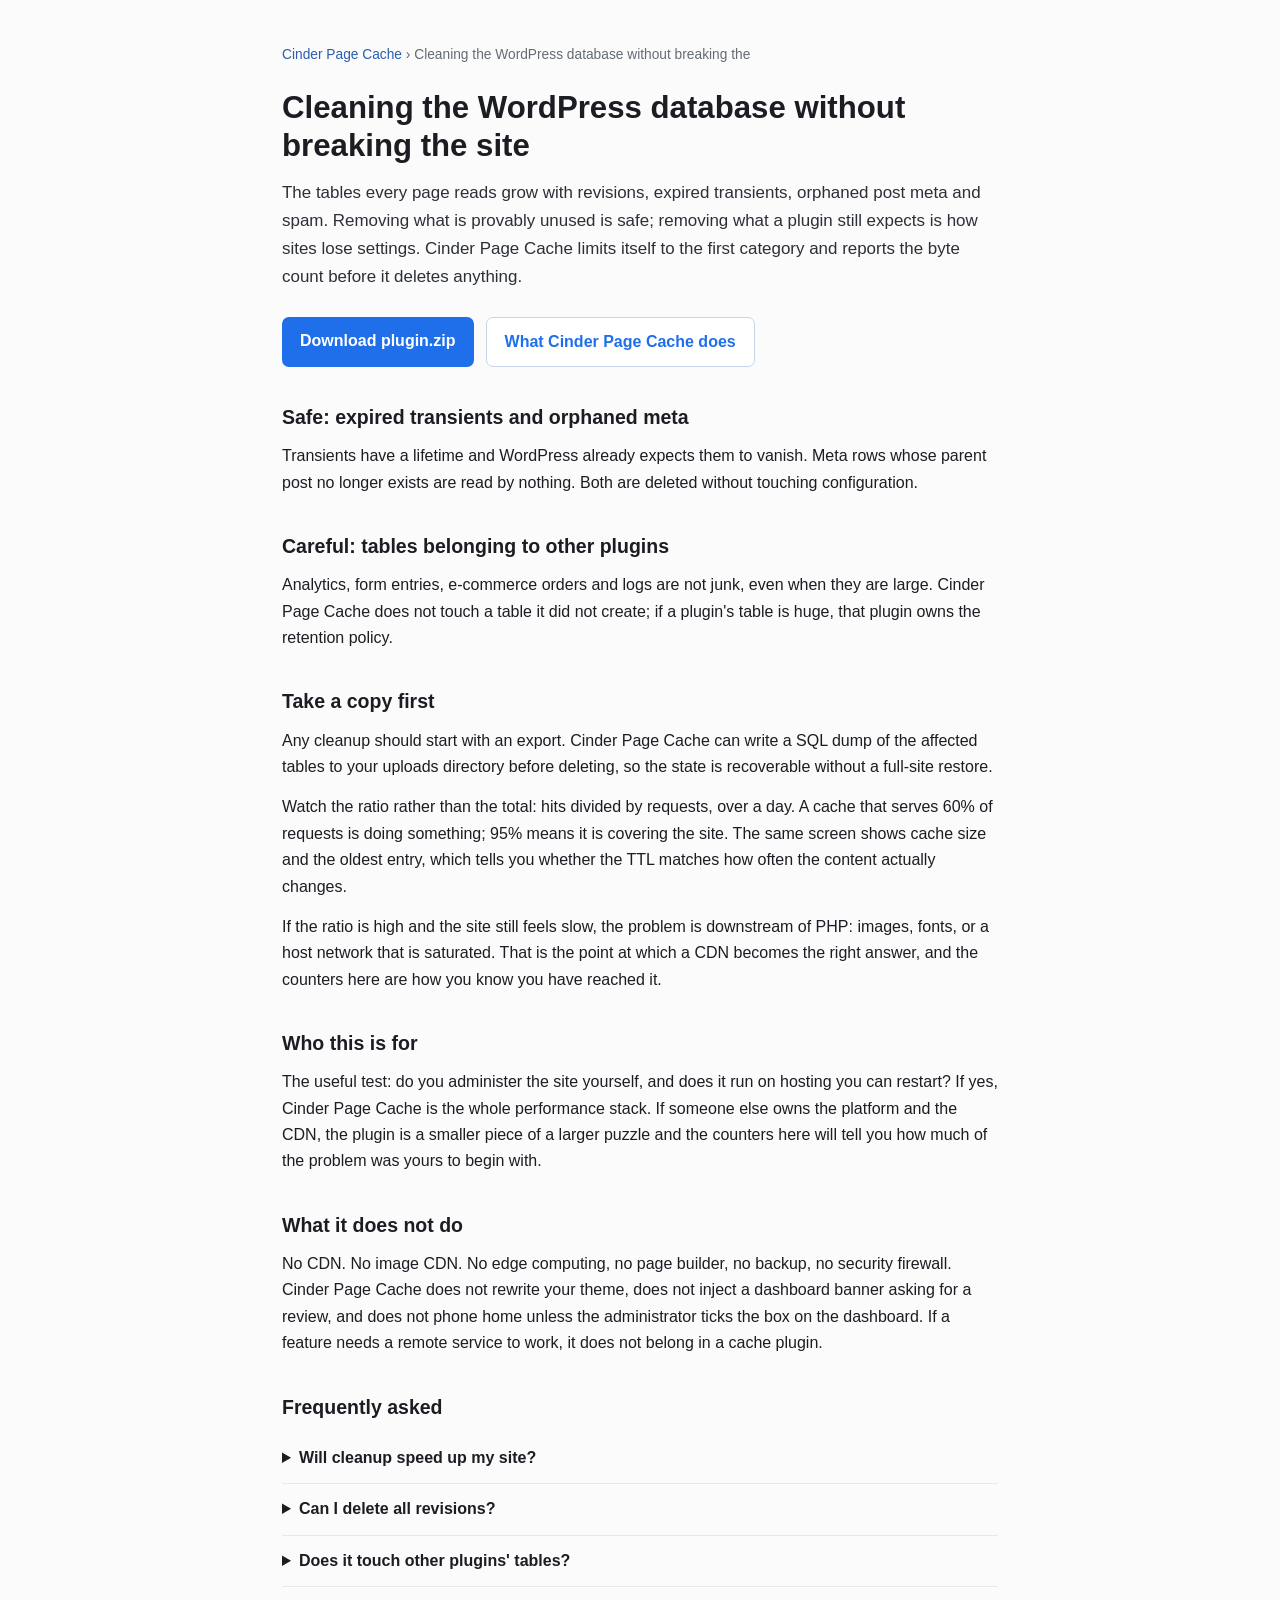
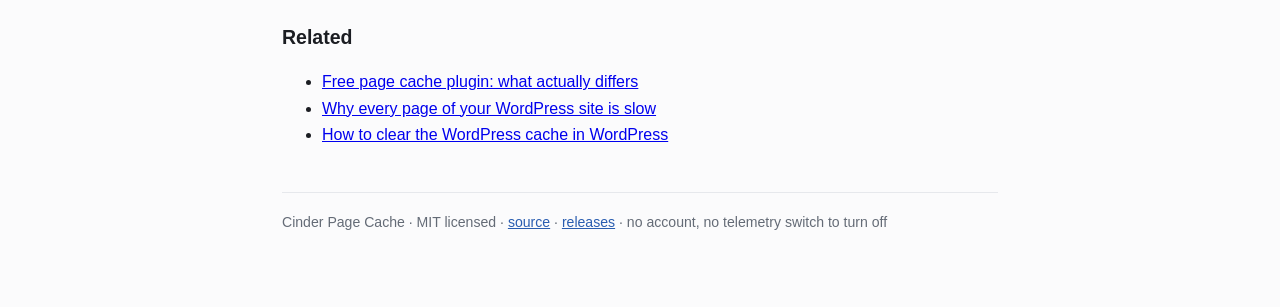
==== docs/database-cleanup.html @ 6ce6b9a5 "docs: WordPress database cleanup: what is safe to delete and what" ====
<!doctype html><html lang="en"><head><meta charset="utf-8"><meta name="viewport" content="width=device-width,initial-scale=1"><title>WordPress database cleanup: what is safe to delete and what is not</title><meta name="description" content="The tables every page reads grow with revisions, expired transients, orphaned post meta and spam. Removing what is provably unused is safe; removing w"><link rel="canonical" href="https://baronreproduce.github.io/cinder-page-cache/"><style>*{box-sizing:border-box}body{margin:0;font:16px/1.65 -apple-system,BlinkMacSystemFont,"Segoe UI",Roboto,sans-serif;color:#1b1d22;background:#fbfbfc}
.wrap{max-width:760px;margin:0 auto;padding:44px 22px 72px}h1{font-size:1.95rem;line-height:1.22;margin:0 0 14px}
h2{font-size:1.22rem;margin:34px 0 10px}p{margin:0 0 14px}nav.crumb{font-size:.86rem;color:#646b76;margin-bottom:22px}
nav.crumb a{color:#2a5db0;text-decoration:none}.lead{font-size:1.06rem;color:#2b2f36}
.cta{display:flex;gap:12px;flex-wrap:wrap;margin:26px 0 8px}.btn{display:inline-block;padding:11px 18px;border-radius:7px;background:#1f6feb;color:#fff;text-decoration:none;font-weight:600}
.btn.ghost{background:#fff;color:#1f6feb;border:1px solid #c7d5ea}pre{background:#11151c;color:#e6edf3;padding:14px 16px;border-radius:8px;overflow:auto;font-size:.86rem}
table{border-collapse:collapse;width:100%;font-size:.93rem}th,td{border-bottom:1px solid #e6e8ec;padding:8px 6px;text-align:left;vertical-align:top}
details{border-bottom:1px solid #e6e8ec;padding:12px 0}summary{font-weight:600;cursor:pointer}
footer{margin-top:44px;padding-top:18px;border-top:1px solid #e6e8ec;font-size:.88rem;color:#646b76}
footer a{color:#2a5db0}</style><script type="application/ld+json">{"@context": "https://schema.org", "@type": "FAQPage", "mainEntity": [{"@type": "Question", "name": "Will cleanup speed up my site?", "acceptedAnswer": {"@type": "Answer", "text": "It shortens queries on the tables it cleans. Expect a small but real gain, larger on old sites with tens of thousands of revisions."}}, {"@type": "Question", "name": "Can I delete all revisions?", "acceptedAnswer": {"@type": "Answer", "text": "Yes, but keeping a few per post costs almost nothing and preserves editorial history."}}, {"@type": "Question", "name": "Does it touch other plugins' tables?", "acceptedAnswer": {"@type": "Answer", "text": "No. Only rows and tables {name} created or WordPress marked as disposable."}}]}</script></head><body><div class="wrap"><nav class="crumb"><a href="https://baronreproduce.github.io/cinder-page-cache/">Cinder Page Cache</a> › Cleaning the WordPress database without breaking the</nav><h1>Cleaning the WordPress database without breaking the site</h1><p class="lead">The tables every page reads grow with revisions, expired transients, orphaned post meta and spam. Removing what is provably unused is safe; removing what a plugin still expects is how sites lose settings. Cinder Page Cache limits itself to the first category and reports the byte count before it deletes anything.</p><div class="cta"><a class="btn" href="https://github.com/BaronReproduce/cinder-page-cache/releases/latest/download/plugin.zip">Download plugin.zip</a><a class="btn ghost" href="https://baronreproduce.github.io/cinder-page-cache/">What Cinder Page Cache does</a></div><h2>Safe: expired transients and orphaned meta</h2><p>Transients have a lifetime and WordPress already expects them to vanish. Meta rows whose parent post no longer exists are read by nothing. Both are deleted without touching configuration.</p><h2>Careful: tables belonging to other plugins</h2><p>Analytics, form entries, e-commerce orders and logs are not junk, even when they are large. Cinder Page Cache does not touch a table it did not create; if a plugin's table is huge, that plugin owns the retention policy.</p><h2>Take a copy first</h2><p>Any cleanup should start with an export. Cinder Page Cache can write a SQL dump of the affected tables to your uploads directory before deleting, so the state is recoverable without a full-site restore.</p><p>Watch the ratio rather than the total: hits divided by requests, over a day. A cache that serves 60% of requests is doing something; 95% means it is covering the site. The same screen shows cache size and the oldest entry, which tells you whether the TTL matches how often the content actually changes.</p><p>If the ratio is high and the site still feels slow, the problem is downstream of PHP: images, fonts, or a host network that is saturated. That is the point at which a CDN becomes the right answer, and the counters here are how you know you have reached it.</p><h2>Who this is for</h2><p>The useful test: do you administer the site yourself, and does it run on hosting you can restart? If yes, Cinder Page Cache is the whole performance stack. If someone else owns the platform and the CDN, the plugin is a smaller piece of a larger puzzle and the counters here will tell you how much of the problem was yours to begin with.</p><h2>What it does not do</h2><p>No CDN. No image CDN. No edge computing, no page builder, no backup, no security firewall. Cinder Page Cache does not rewrite your theme, does not inject a dashboard banner asking for a review, and does not phone home unless the administrator ticks the box on the dashboard. If a feature needs a remote service to work, it does not belong in a cache plugin.</p><h2>Frequently asked</h2><details><summary>Will cleanup speed up my site?</summary><p>It shortens queries on the tables it cleans. Expect a small but real gain, larger on old sites with tens of thousands of revisions.</p></details><details><summary>Can I delete all revisions?</summary><p>Yes, but keeping a few per post costs almost nothing and preserves editorial history.</p></details><details><summary>Does it touch other plugins' tables?</summary><p>No. Only rows and tables Cinder Page Cache created or WordPress marked as disposable.</p></details><h2>Related</h2><ul><li><a href="https://baronreproduce.github.io/cinder-page-cache/cache-plugin-comparison.html">Free page cache plugin: what actually differs</a></li><li><a href="https://baronreproduce.github.io/cinder-page-cache/slow-site-diagnosis.html">Why every page of your WordPress site is slow</a></li><li><a href="https://baronreproduce.github.io/cinder-page-cache/how-to.html">How to clear the WordPress cache in WordPress</a></li></ul><footer>Cinder Page Cache · MIT licensed · <a href="https://github.com/BaronReproduce/cinder-page-cache">source</a> · <a href="https://github.com/BaronReproduce/cinder-page-cache/releases/latest">releases</a> · no account, no telemetry switch to turn off</footer></div></body></html>
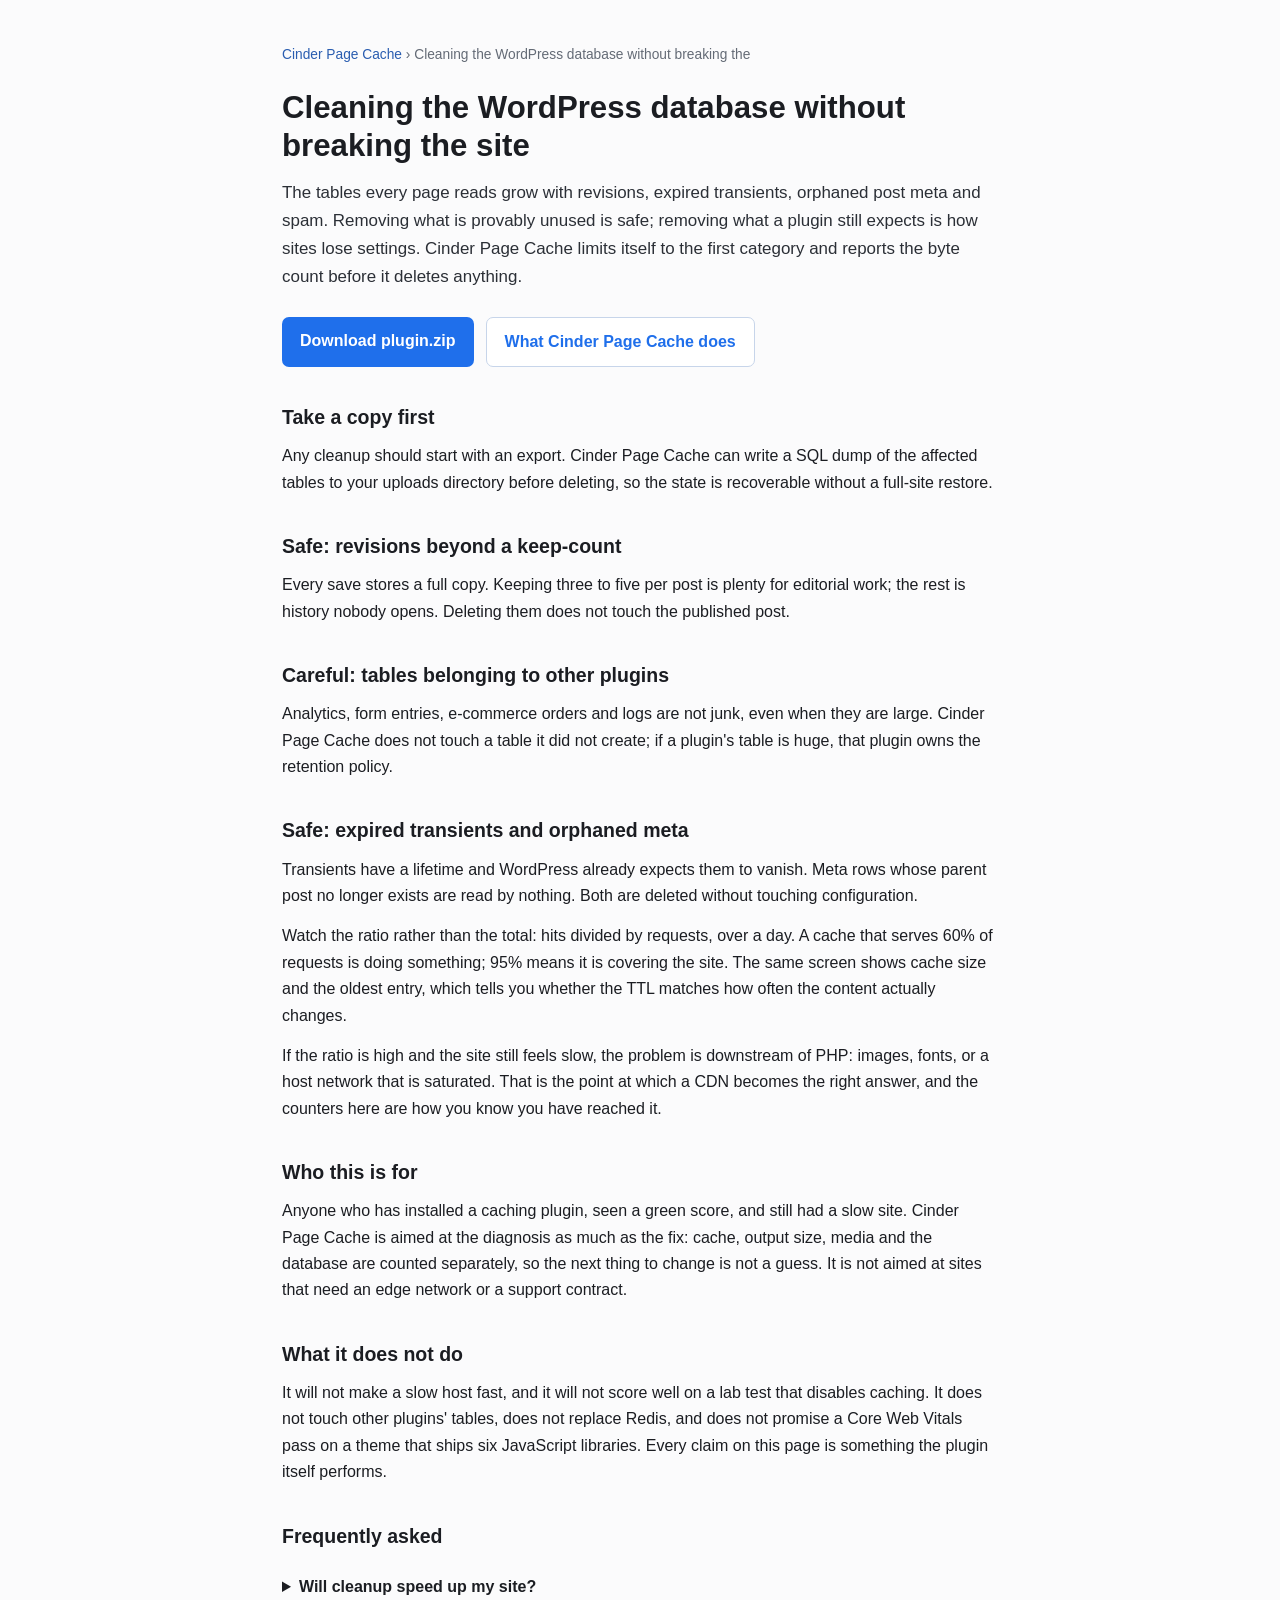
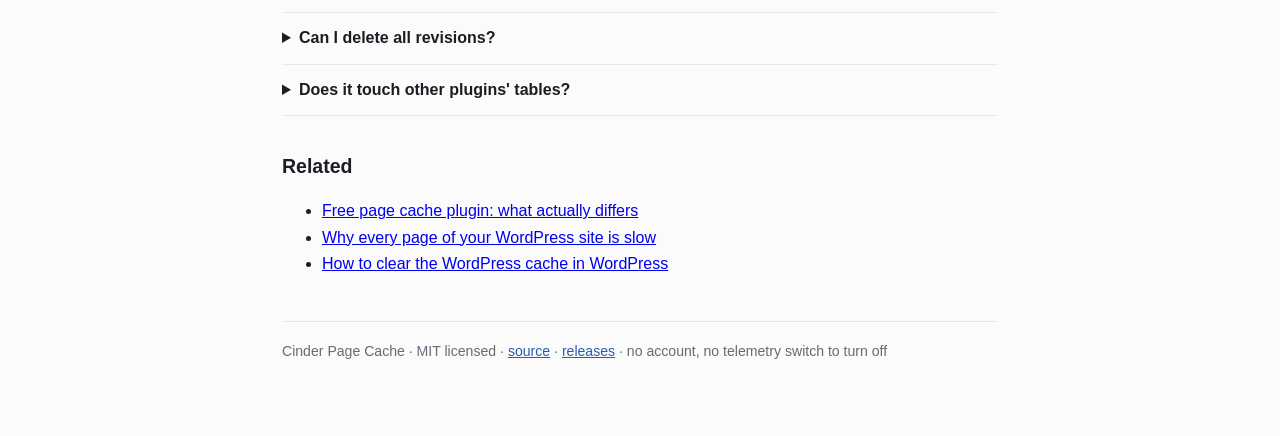
==== commit 9788ff4e: "docs: WordPress database cleanup: what is safe to delete and what" ====
--- a/docs/database-cleanup.html
+++ b/docs/database-cleanup.html
@@ -7,4 +7,4 @@
 table{border-collapse:collapse;width:100%;font-size:.93rem}th,td{border-bottom:1px solid #e6e8ec;padding:8px 6px;text-align:left;vertical-align:top}
 details{border-bottom:1px solid #e6e8ec;padding:12px 0}summary{font-weight:600;cursor:pointer}
 footer{margin-top:44px;padding-top:18px;border-top:1px solid #e6e8ec;font-size:.88rem;color:#646b76}
-footer a{color:#2a5db0}</style><script type="application/ld+json">{"@context": "https://schema.org", "@type": "FAQPage", "mainEntity": [{"@type": "Question", "name": "Will cleanup speed up my site?", "acceptedAnswer": {"@type": "Answer", "text": "It shortens queries on the tables it cleans. Expect a small but real gain, larger on old sites with tens of thousands of revisions."}}, {"@type": "Question", "name": "Can I delete all revisions?", "acceptedAnswer": {"@type": "Answer", "text": "Yes, but keeping a few per post costs almost nothing and preserves editorial history."}}, {"@type": "Question", "name": "Does it touch other plugins' tables?", "acceptedAnswer": {"@type": "Answer", "text": "No. Only rows and tables {name} created or WordPress marked as disposable."}}]}</script></head><body><div class="wrap"><nav class="crumb"><a href="https://baronreproduce.github.io/cinder-page-cache/">Cinder Page Cache</a> › Cleaning the WordPress database without breaking the</nav><h1>Cleaning the WordPress database without breaking the site</h1><p class="lead">The tables every page reads grow with revisions, expired transients, orphaned post meta and spam. Removing what is provably unused is safe; removing what a plugin still expects is how sites lose settings. Cinder Page Cache limits itself to the first category and reports the byte count before it deletes anything.</p><div class="cta"><a class="btn" href="https://github.com/BaronReproduce/cinder-page-cache/releases/latest/download/plugin.zip">Download plugin.zip</a><a class="btn ghost" href="https://baronreproduce.github.io/cinder-page-cache/">What Cinder Page Cache does</a></div><h2>Safe: expired transients and orphaned meta</h2><p>Transients have a lifetime and WordPress already expects them to vanish. Meta rows whose parent post no longer exists are read by nothing. Both are deleted without touching configuration.</p><h2>Careful: tables belonging to other plugins</h2><p>Analytics, form entries, e-commerce orders and logs are not junk, even when they are large. Cinder Page Cache does not touch a table it did not create; if a plugin's table is huge, that plugin owns the retention policy.</p><h2>Take a copy first</h2><p>Any cleanup should start with an export. Cinder Page Cache can write a SQL dump of the affected tables to your uploads directory before deleting, so the state is recoverable without a full-site restore.</p><p>Watch the ratio rather than the total: hits divided by requests, over a day. A cache that serves 60% of requests is doing something; 95% means it is covering the site. The same screen shows cache size and the oldest entry, which tells you whether the TTL matches how often the content actually changes.</p><p>If the ratio is high and the site still feels slow, the problem is downstream of PHP: images, fonts, or a host network that is saturated. That is the point at which a CDN becomes the right answer, and the counters here are how you know you have reached it.</p><h2>Who this is for</h2><p>The useful test: do you administer the site yourself, and does it run on hosting you can restart? If yes, Cinder Page Cache is the whole performance stack. If someone else owns the platform and the CDN, the plugin is a smaller piece of a larger puzzle and the counters here will tell you how much of the problem was yours to begin with.</p><h2>What it does not do</h2><p>No CDN. No image CDN. No edge computing, no page builder, no backup, no security firewall. Cinder Page Cache does not rewrite your theme, does not inject a dashboard banner asking for a review, and does not phone home unless the administrator ticks the box on the dashboard. If a feature needs a remote service to work, it does not belong in a cache plugin.</p><h2>Frequently asked</h2><details><summary>Will cleanup speed up my site?</summary><p>It shortens queries on the tables it cleans. Expect a small but real gain, larger on old sites with tens of thousands of revisions.</p></details><details><summary>Can I delete all revisions?</summary><p>Yes, but keeping a few per post costs almost nothing and preserves editorial history.</p></details><details><summary>Does it touch other plugins' tables?</summary><p>No. Only rows and tables Cinder Page Cache created or WordPress marked as disposable.</p></details><h2>Related</h2><ul><li><a href="https://baronreproduce.github.io/cinder-page-cache/cache-plugin-comparison.html">Free page cache plugin: what actually differs</a></li><li><a href="https://baronreproduce.github.io/cinder-page-cache/slow-site-diagnosis.html">Why every page of your WordPress site is slow</a></li><li><a href="https://baronreproduce.github.io/cinder-page-cache/how-to.html">How to clear the WordPress cache in WordPress</a></li></ul><footer>Cinder Page Cache · MIT licensed · <a href="https://github.com/BaronReproduce/cinder-page-cache">source</a> · <a href="https://github.com/BaronReproduce/cinder-page-cache/releases/latest">releases</a> · no account, no telemetry switch to turn off</footer></div></body></html>+footer a{color:#2a5db0}</style><script type="application/ld+json">{"@context": "https://schema.org", "@type": "FAQPage", "mainEntity": [{"@type": "Question", "name": "Will cleanup speed up my site?", "acceptedAnswer": {"@type": "Answer", "text": "It shortens queries on the tables it cleans. Expect a small but real gain, larger on old sites with tens of thousands of revisions."}}, {"@type": "Question", "name": "Can I delete all revisions?", "acceptedAnswer": {"@type": "Answer", "text": "Yes, but keeping a few per post costs almost nothing and preserves editorial history."}}, {"@type": "Question", "name": "Does it touch other plugins' tables?", "acceptedAnswer": {"@type": "Answer", "text": "No. Only rows and tables {name} created or WordPress marked as disposable."}}]}</script></head><body><div class="wrap"><nav class="crumb"><a href="https://baronreproduce.github.io/cinder-page-cache/">Cinder Page Cache</a> › Cleaning the WordPress database without breaking the</nav><h1>Cleaning the WordPress database without breaking the site</h1><p class="lead">The tables every page reads grow with revisions, expired transients, orphaned post meta and spam. Removing what is provably unused is safe; removing what a plugin still expects is how sites lose settings. Cinder Page Cache limits itself to the first category and reports the byte count before it deletes anything.</p><div class="cta"><a class="btn" href="https://github.com/BaronReproduce/cinder-page-cache/releases/latest/download/plugin.zip">Download plugin.zip</a><a class="btn ghost" href="https://baronreproduce.github.io/cinder-page-cache/">What Cinder Page Cache does</a></div><h2>Take a copy first</h2><p>Any cleanup should start with an export. Cinder Page Cache can write a SQL dump of the affected tables to your uploads directory before deleting, so the state is recoverable without a full-site restore.</p><h2>Safe: revisions beyond a keep-count</h2><p>Every save stores a full copy. Keeping three to five per post is plenty for editorial work; the rest is history nobody opens. Deleting them does not touch the published post.</p><h2>Careful: tables belonging to other plugins</h2><p>Analytics, form entries, e-commerce orders and logs are not junk, even when they are large. Cinder Page Cache does not touch a table it did not create; if a plugin's table is huge, that plugin owns the retention policy.</p><h2>Safe: expired transients and orphaned meta</h2><p>Transients have a lifetime and WordPress already expects them to vanish. Meta rows whose parent post no longer exists are read by nothing. Both are deleted without touching configuration.</p><p>Watch the ratio rather than the total: hits divided by requests, over a day. A cache that serves 60% of requests is doing something; 95% means it is covering the site. The same screen shows cache size and the oldest entry, which tells you whether the TTL matches how often the content actually changes.</p><p>If the ratio is high and the site still feels slow, the problem is downstream of PHP: images, fonts, or a host network that is saturated. That is the point at which a CDN becomes the right answer, and the counters here are how you know you have reached it.</p><h2>Who this is for</h2><p>Anyone who has installed a caching plugin, seen a green score, and still had a slow site. Cinder Page Cache is aimed at the diagnosis as much as the fix: cache, output size, media and the database are counted separately, so the next thing to change is not a guess. It is not aimed at sites that need an edge network or a support contract.</p><h2>What it does not do</h2><p>It will not make a slow host fast, and it will not score well on a lab test that disables caching. It does not touch other plugins' tables, does not replace Redis, and does not promise a Core Web Vitals pass on a theme that ships six JavaScript libraries. Every claim on this page is something the plugin itself performs.</p><h2>Frequently asked</h2><details><summary>Will cleanup speed up my site?</summary><p>It shortens queries on the tables it cleans. Expect a small but real gain, larger on old sites with tens of thousands of revisions.</p></details><details><summary>Can I delete all revisions?</summary><p>Yes, but keeping a few per post costs almost nothing and preserves editorial history.</p></details><details><summary>Does it touch other plugins' tables?</summary><p>No. Only rows and tables Cinder Page Cache created or WordPress marked as disposable.</p></details><h2>Related</h2><ul><li><a href="https://baronreproduce.github.io/cinder-page-cache/cache-plugin-comparison.html">Free page cache plugin: what actually differs</a></li><li><a href="https://baronreproduce.github.io/cinder-page-cache/slow-site-diagnosis.html">Why every page of your WordPress site is slow</a></li><li><a href="https://baronreproduce.github.io/cinder-page-cache/how-to.html">How to clear the WordPress cache in WordPress</a></li></ul><footer>Cinder Page Cache · MIT licensed · <a href="https://github.com/BaronReproduce/cinder-page-cache">source</a> · <a href="https://github.com/BaronReproduce/cinder-page-cache/releases/latest">releases</a> · no account, no telemetry switch to turn off</footer></div></body></html>
